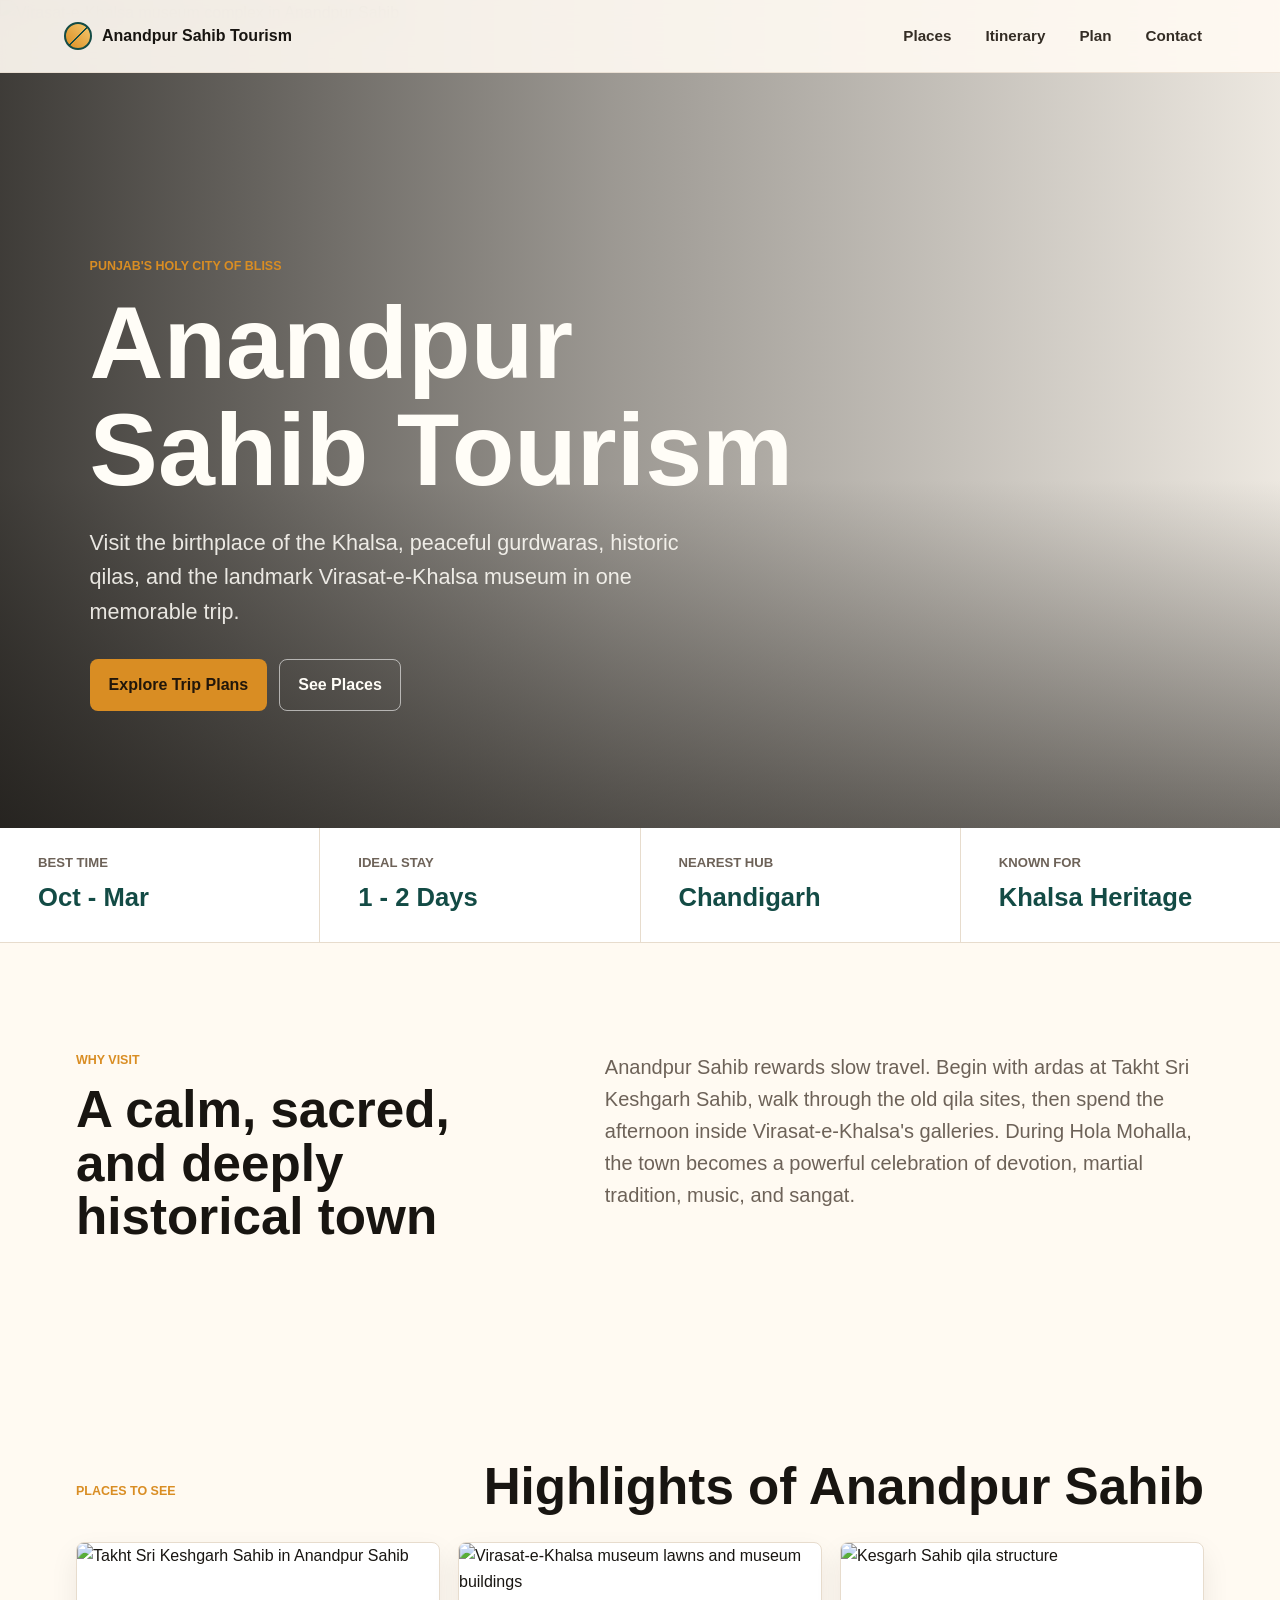
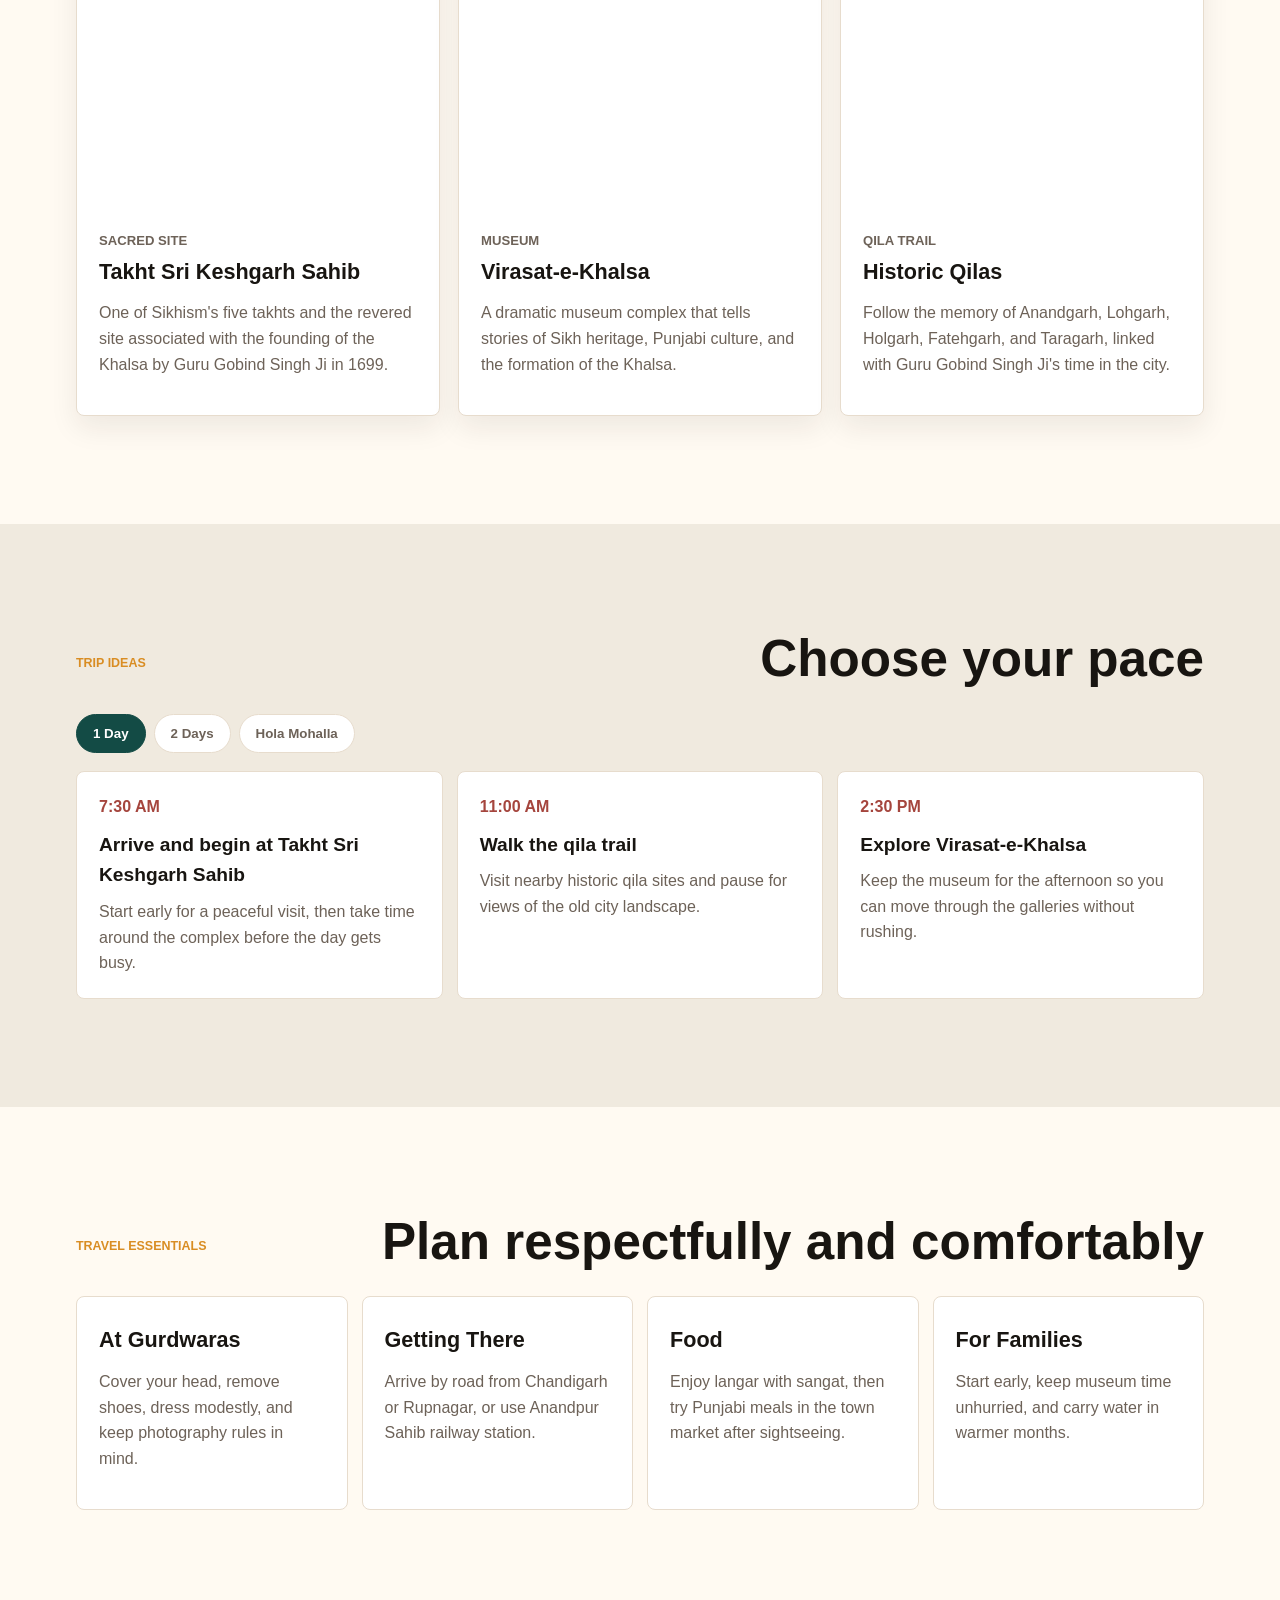
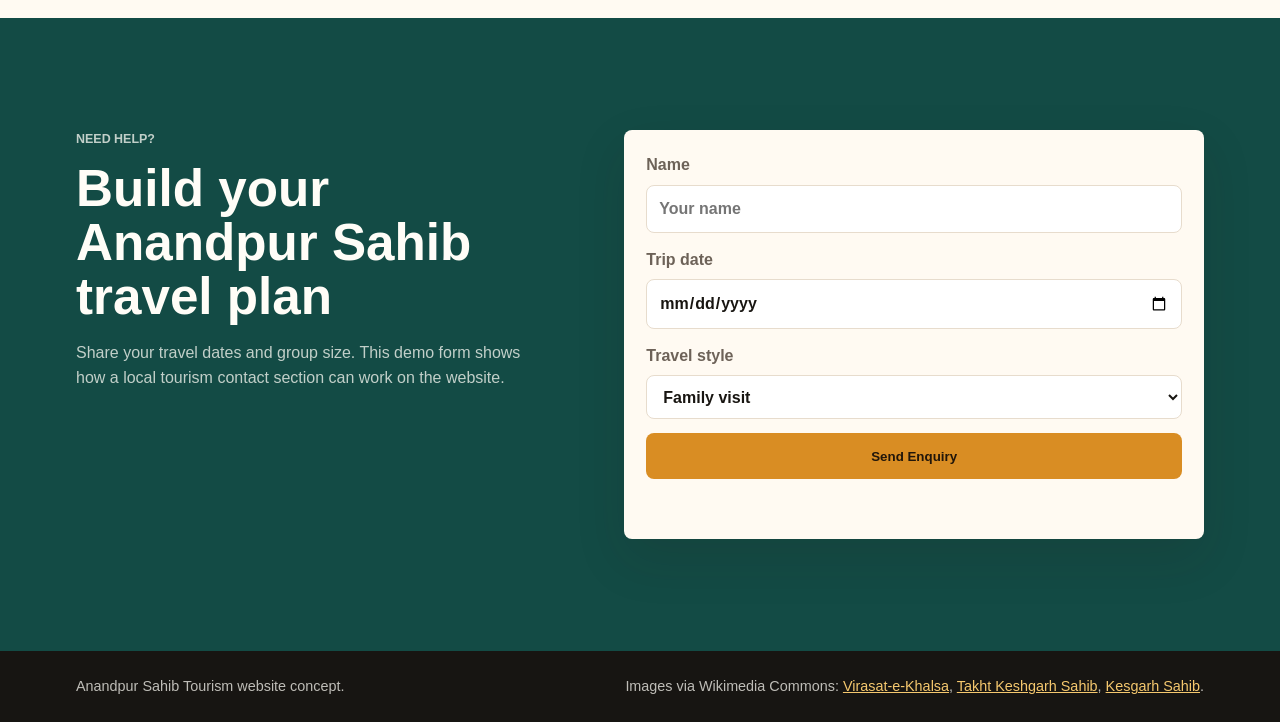
==== index.html @ d7b2eba8 "Create Anandpur Sahib tourism website" ====
<!DOCTYPE html>
<html lang="en">
  <head>
    <meta charset="UTF-8" />
    <meta name="viewport" content="width=device-width, initial-scale=1.0" />
    <title>Anandpur Sahib Tourism</title>
    <link rel="preconnect" href="https://upload.wikimedia.org" />
    <link rel="stylesheet" href="styles.css" />
  </head>
  <body>
    <header class="site-header">
      <a class="brand" href="#home" aria-label="Anandpur Sahib Tourism home">
        <span class="brand-mark" aria-hidden="true"></span>
        <span>Anandpur Sahib Tourism</span>
      </a>
      <button class="nav-toggle" type="button" aria-label="Open navigation" aria-expanded="false">
        <span></span>
        <span></span>
        <span></span>
      </button>
      <nav class="site-nav" aria-label="Main navigation">
        <a href="#places">Places</a>
        <a href="#itinerary">Itinerary</a>
        <a href="#plan">Plan</a>
        <a href="#contact">Contact</a>
      </nav>
    </header>

    <main id="home">
      <section class="hero" aria-label="Anandpur Sahib travel introduction">
        <img
          src="https://upload.wikimedia.org/wikipedia/commons/f/f0/Virasat-e-Khalsa-Roxy.jpg"
          alt="Virasat-e-Khalsa museum complex in Anandpur Sahib"
        />
        <div class="hero-overlay"></div>
        <div class="hero-content">
          <p class="eyebrow">Punjab's holy city of bliss</p>
          <h1>Anandpur Sahib Tourism</h1>
          <p>
            Visit the birthplace of the Khalsa, peaceful gurdwaras, historic qilas,
            and the landmark Virasat-e-Khalsa museum in one memorable trip.
          </p>
          <div class="hero-actions">
            <a class="button primary" href="#itinerary">Explore Trip Plans</a>
            <a class="button ghost" href="#places">See Places</a>
          </div>
        </div>
      </section>

      <section class="quick-facts" aria-label="Quick travel facts">
        <article>
          <span>Best Time</span>
          <strong>Oct - Mar</strong>
        </article>
        <article>
          <span>Ideal Stay</span>
          <strong>1 - 2 Days</strong>
        </article>
        <article>
          <span>Nearest Hub</span>
          <strong>Chandigarh</strong>
        </article>
        <article>
          <span>Known For</span>
          <strong>Khalsa Heritage</strong>
        </article>
      </section>

      <section class="section intro">
        <div>
          <p class="eyebrow">Why visit</p>
          <h2>A calm, sacred, and deeply historical town</h2>
        </div>
        <p>
          Anandpur Sahib rewards slow travel. Begin with ardas at Takht Sri
          Keshgarh Sahib, walk through the old qila sites, then spend the afternoon
          inside Virasat-e-Khalsa's galleries. During Hola Mohalla, the town becomes
          a powerful celebration of devotion, martial tradition, music, and sangat.
        </p>
      </section>

      <section class="section" id="places">
        <div class="section-heading">
          <p class="eyebrow">Places to see</p>
          <h2>Highlights of Anandpur Sahib</h2>
        </div>
        <div class="places-grid">
          <article class="place-card featured">
            <img
              src="https://upload.wikimedia.org/wikipedia/commons/5/5e/Takht_keshgarh_Sahib.jpg"
              alt="Takht Sri Keshgarh Sahib in Anandpur Sahib"
            />
            <div>
              <span class="tag">Sacred Site</span>
              <h3>Takht Sri Keshgarh Sahib</h3>
              <p>
                One of Sikhism's five takhts and the revered site associated with
                the founding of the Khalsa by Guru Gobind Singh Ji in 1699.
              </p>
            </div>
          </article>

          <article class="place-card">
            <img
              src="https://upload.wikimedia.org/wikipedia/commons/f/f0/Virasat-e-Khalsa-Roxy.jpg"
              alt="Virasat-e-Khalsa museum lawns and museum buildings"
            />
            <div>
              <span class="tag">Museum</span>
              <h3>Virasat-e-Khalsa</h3>
              <p>
                A dramatic museum complex that tells stories of Sikh heritage,
                Punjabi culture, and the formation of the Khalsa.
              </p>
            </div>
          </article>

          <article class="place-card">
            <img
              src="https://upload.wikimedia.org/wikipedia/commons/9/9e/Kesgarh_Sahib.jpg"
              alt="Kesgarh Sahib qila structure"
            />
            <div>
              <span class="tag">Qila Trail</span>
              <h3>Historic Qilas</h3>
              <p>
                Follow the memory of Anandgarh, Lohgarh, Holgarh, Fatehgarh, and
                Taragarh, linked with Guru Gobind Singh Ji's time in the city.
              </p>
            </div>
          </article>
        </div>
      </section>

      <section class="section itinerary" id="itinerary">
        <div class="section-heading">
          <p class="eyebrow">Trip ideas</p>
          <h2>Choose your pace</h2>
        </div>
        <div class="tabs" role="tablist" aria-label="Itinerary duration">
          <button class="tab active" type="button" role="tab" aria-selected="true" data-plan="one">1 Day</button>
          <button class="tab" type="button" role="tab" aria-selected="false" data-plan="two">2 Days</button>
          <button class="tab" type="button" role="tab" aria-selected="false" data-plan="festival">Hola Mohalla</button>
        </div>
        <div class="timeline" id="timeline" aria-live="polite"></div>
      </section>

      <section class="section plan" id="plan">
        <div class="section-heading">
          <p class="eyebrow">Travel essentials</p>
          <h2>Plan respectfully and comfortably</h2>
        </div>
        <div class="plan-grid">
          <article>
            <h3>At Gurdwaras</h3>
            <p>Cover your head, remove shoes, dress modestly, and keep photography rules in mind.</p>
          </article>
          <article>
            <h3>Getting There</h3>
            <p>Arrive by road from Chandigarh or Rupnagar, or use Anandpur Sahib railway station.</p>
          </article>
          <article>
            <h3>Food</h3>
            <p>Enjoy langar with sangat, then try Punjabi meals in the town market after sightseeing.</p>
          </article>
          <article>
            <h3>For Families</h3>
            <p>Start early, keep museum time unhurried, and carry water in warmer months.</p>
          </article>
        </div>
      </section>

      <section class="contact-band" id="contact">
        <div>
          <p class="eyebrow">Need help?</p>
          <h2>Build your Anandpur Sahib travel plan</h2>
          <p>
            Share your travel dates and group size. This demo form shows how a local
            tourism contact section can work on the website.
          </p>
        </div>
        <form class="contact-form">
          <label>
            Name
            <input type="text" name="name" placeholder="Your name" required />
          </label>
          <label>
            Trip date
            <input type="date" name="date" required />
          </label>
          <label>
            Travel style
            <select name="style">
              <option>Family visit</option>
              <option>Pilgrimage</option>
              <option>Heritage tour</option>
              <option>Festival trip</option>
            </select>
          </label>
          <button class="button primary" type="submit">Send Enquiry</button>
          <p class="form-note" role="status"></p>
        </form>
      </section>
    </main>

    <footer class="site-footer">
      <p>Anandpur Sahib Tourism website concept.</p>
      <p>
        Images via Wikimedia Commons:
        <a href="https://commons.wikimedia.org/wiki/File:Virasat-e-Khalsa-Roxy.jpg">Virasat-e-Khalsa</a>,
        <a href="https://commons.wikimedia.org/wiki/File:Takht_keshgarh_Sahib.jpg">Takht Keshgarh Sahib</a>,
        <a href="https://commons.wikimedia.org/wiki/File:Kesgarh_Sahib.jpg">Kesgarh Sahib</a>.
      </p>
    </footer>

    <script src="script.js"></script>
  </body>
</html>
---- styles.css ----
:root {
  --ink: #181511;
  --muted: #6d6258;
  --paper: #fffaf2;
  --surface: #ffffff;
  --line: #e7dccd;
  --saffron: #d98d23;
  --deep: #134b45;
  --blue: #315b7d;
  --rose: #a5453d;
  --shadow: 0 20px 50px rgba(38, 31, 20, 0.14);
}

* {
  box-sizing: border-box;
}

html {
  scroll-behavior: smooth;
}

body {
  margin: 0;
  background: var(--paper);
  color: var(--ink);
  font-family: Arial, Helvetica, sans-serif;
  line-height: 1.6;
}

img {
  display: block;
  width: 100%;
}

a {
  color: inherit;
}

.site-header {
  position: fixed;
  top: 0;
  left: 0;
  right: 0;
  z-index: 20;
  display: flex;
  align-items: center;
  justify-content: space-between;
  gap: 24px;
  min-height: 72px;
  padding: 14px clamp(18px, 5vw, 64px);
  background: rgba(255, 250, 242, 0.92);
  border-bottom: 1px solid rgba(231, 220, 205, 0.78);
  backdrop-filter: blur(14px);
}

.brand,
.site-nav,
.hero-actions,
.tabs {
  display: flex;
  align-items: center;
}

.brand {
  gap: 10px;
  font-weight: 800;
  text-decoration: none;
}

.brand-mark {
  width: 28px;
  height: 28px;
  border-radius: 50%;
  background:
    linear-gradient(135deg, transparent 48%, var(--deep) 49% 53%, transparent 54%),
    linear-gradient(45deg, var(--saffron), #f5c86e);
  border: 2px solid var(--deep);
}

.site-nav {
  gap: 6px;
}

.site-nav a {
  border-radius: 999px;
  padding: 10px 14px;
  color: #342d25;
  font-size: 0.95rem;
  font-weight: 700;
  text-decoration: none;
}

.site-nav a:hover {
  background: #f1e5d4;
}

.nav-toggle {
  display: none;
  width: 42px;
  height: 42px;
  border: 1px solid var(--line);
  border-radius: 8px;
  background: var(--surface);
}

.nav-toggle span {
  display: block;
  width: 18px;
  height: 2px;
  margin: 4px auto;
  background: var(--ink);
}

.hero {
  position: relative;
  min-height: 92vh;
  display: grid;
  align-items: end;
  overflow: hidden;
  isolation: isolate;
}

.hero img {
  position: absolute;
  inset: 0;
  z-index: -2;
  height: 100%;
  object-fit: cover;
}

.hero-overlay {
  position: absolute;
  inset: 0;
  z-index: -1;
  background:
    linear-gradient(90deg, rgba(20, 18, 15, 0.82), rgba(20, 18, 15, 0.42) 48%, rgba(20, 18, 15, 0.08)),
    linear-gradient(0deg, rgba(24, 21, 17, 0.58), transparent 42%);
}

.hero-content {
  width: min(760px, calc(100% - 36px));
  margin: 0 0 13vh clamp(18px, 7vw, 92px);
  color: #fffdf7;
}

.eyebrow {
  margin: 0 0 12px;
  color: var(--saffron);
  font-size: 0.78rem;
  font-weight: 900;
  letter-spacing: 0;
  text-transform: uppercase;
}

.hero h1,
.section h2,
.contact-band h2 {
  margin: 0;
  line-height: 1.05;
}

.hero h1 {
  max-width: 720px;
  font-size: clamp(3rem, 8vw, 6.7rem);
}

.hero p:not(.eyebrow) {
  max-width: 620px;
  margin: 22px 0 0;
  color: rgba(255, 253, 247, 0.88);
  font-size: clamp(1.05rem, 2vw, 1.35rem);
}

.hero-actions {
  flex-wrap: wrap;
  gap: 12px;
  margin-top: 30px;
}

.button {
  display: inline-flex;
  align-items: center;
  justify-content: center;
  min-height: 46px;
  border: 1px solid transparent;
  border-radius: 8px;
  padding: 12px 18px;
  font-weight: 800;
  text-decoration: none;
  cursor: pointer;
}

.button.primary {
  background: var(--saffron);
  color: #21160a;
}

.button.ghost {
  border-color: rgba(255, 255, 255, 0.58);
  color: #fffdf7;
}

.quick-facts {
  display: grid;
  grid-template-columns: repeat(4, 1fr);
  gap: 1px;
  background: var(--line);
  border-bottom: 1px solid var(--line);
}

.quick-facts article {
  min-height: 104px;
  padding: 24px clamp(18px, 4vw, 38px);
  background: var(--surface);
}

.quick-facts span,
.tag {
  display: block;
  color: var(--muted);
  font-size: 0.82rem;
  font-weight: 800;
  text-transform: uppercase;
}

.quick-facts strong {
  display: block;
  margin-top: 4px;
  color: var(--deep);
  font-size: clamp(1.2rem, 2vw, 1.65rem);
}

.section {
  padding: clamp(64px, 9vw, 108px) clamp(18px, 6vw, 76px);
}

.intro {
  display: grid;
  grid-template-columns: minmax(220px, 0.86fr) minmax(280px, 1.14fr);
  gap: clamp(28px, 6vw, 84px);
  align-items: start;
}

.section h2,
.contact-band h2 {
  font-size: clamp(2rem, 4vw, 4rem);
}

.intro > p {
  margin: 0;
  color: var(--muted);
  font-size: clamp(1.05rem, 1.7vw, 1.25rem);
}

.section-heading {
  display: flex;
  align-items: end;
  justify-content: space-between;
  gap: 28px;
  margin-bottom: 28px;
}

.places-grid {
  display: grid;
  grid-template-columns: repeat(3, minmax(0, 1fr));
  gap: 18px;
}

.place-card {
  overflow: hidden;
  background: var(--surface);
  border: 1px solid var(--line);
  border-radius: 8px;
  box-shadow: 0 12px 28px rgba(38, 31, 20, 0.08);
}

.place-card.featured {
  grid-column: span 1;
}

.place-card img {
  height: 265px;
  object-fit: cover;
}

.place-card div {
  padding: 22px;
}

.place-card h3,
.plan-grid h3 {
  margin: 8px 0 8px;
  font-size: 1.35rem;
  line-height: 1.18;
}

.place-card p,
.plan-grid p,
.contact-band p,
.site-footer {
  color: var(--muted);
}

.itinerary {
  background: #f0eadf;
}

.tabs {
  gap: 8px;
  margin-bottom: 18px;
  overflow-x: auto;
}

.tab {
  min-width: max-content;
  border: 1px solid var(--line);
  border-radius: 999px;
  padding: 11px 16px;
  background: var(--surface);
  color: var(--muted);
  font-weight: 800;
  cursor: pointer;
}

.tab.active {
  background: var(--deep);
  color: #fff;
  border-color: var(--deep);
}

.timeline {
  display: grid;
  grid-template-columns: repeat(3, minmax(0, 1fr));
  gap: 14px;
}

.timeline article,
.plan-grid article {
  min-height: 180px;
  border: 1px solid var(--line);
  border-radius: 8px;
  padding: 22px;
  background: var(--surface);
}

.timeline time {
  color: var(--rose);
  font-weight: 900;
}

.timeline h3 {
  margin: 10px 0 8px;
  font-size: 1.2rem;
}

.timeline p {
  margin: 0;
  color: var(--muted);
}

.plan-grid {
  display: grid;
  grid-template-columns: repeat(4, minmax(0, 1fr));
  gap: 14px;
}

.contact-band {
  display: grid;
  grid-template-columns: minmax(280px, 0.9fr) minmax(280px, 1.1fr);
  gap: clamp(24px, 6vw, 74px);
  padding: clamp(64px, 9vw, 112px) clamp(18px, 6vw, 76px);
  background: var(--deep);
  color: #fffdf7;
}

.contact-band p {
  max-width: 590px;
  color: rgba(255, 253, 247, 0.74);
}

.contact-form {
  display: grid;
  gap: 14px;
  align-self: start;
  padding: 22px;
  background: #fffaf2;
  color: var(--ink);
  border-radius: 8px;
  box-shadow: var(--shadow);
}

.contact-form label {
  display: grid;
  gap: 7px;
  color: var(--muted);
  font-weight: 800;
}

.contact-form input,
.contact-form select {
  width: 100%;
  min-height: 44px;
  border: 1px solid var(--line);
  border-radius: 8px;
  padding: 10px 12px;
  background: #fff;
  color: var(--ink);
  font: inherit;
}

.form-note {
  min-height: 24px;
  margin: 0;
  color: var(--deep);
  font-weight: 800;
}

.site-footer {
  display: flex;
  flex-wrap: wrap;
  justify-content: space-between;
  gap: 12px 24px;
  padding: 24px clamp(18px, 6vw, 76px);
  background: #171512;
  color: rgba(255, 253, 247, 0.72);
  font-size: 0.9rem;
}

.site-footer p {
  margin: 0;
}

.site-footer a {
  color: #f5c86e;
}

@media (max-width: 920px) {
  .quick-facts,
  .places-grid,
  .timeline,
  .plan-grid {
    grid-template-columns: repeat(2, minmax(0, 1fr));
  }

  .intro,
  .contact-band {
    grid-template-columns: 1fr;
  }
}

@media (max-width: 720px) {
  .nav-toggle {
    display: block;
  }

  .site-nav {
    position: absolute;
    top: calc(100% + 1px);
    left: 12px;
    right: 12px;
    display: none;
    flex-direction: column;
    align-items: stretch;
    padding: 10px;
    background: var(--surface);
    border: 1px solid var(--line);
    border-radius: 8px;
    box-shadow: var(--shadow);
  }

  .site-nav.open {
    display: flex;
  }

  .site-nav a {
    border-radius: 8px;
  }

  .hero {
    min-height: 88vh;
  }

  .hero-content {
    margin-bottom: 9vh;
  }

  .quick-facts,
  .places-grid,
  .timeline,
  .plan-grid {
    grid-template-columns: 1fr;
  }

  .section-heading {
    display: block;
  }

  .place-card img {
    height: 230px;
  }
}
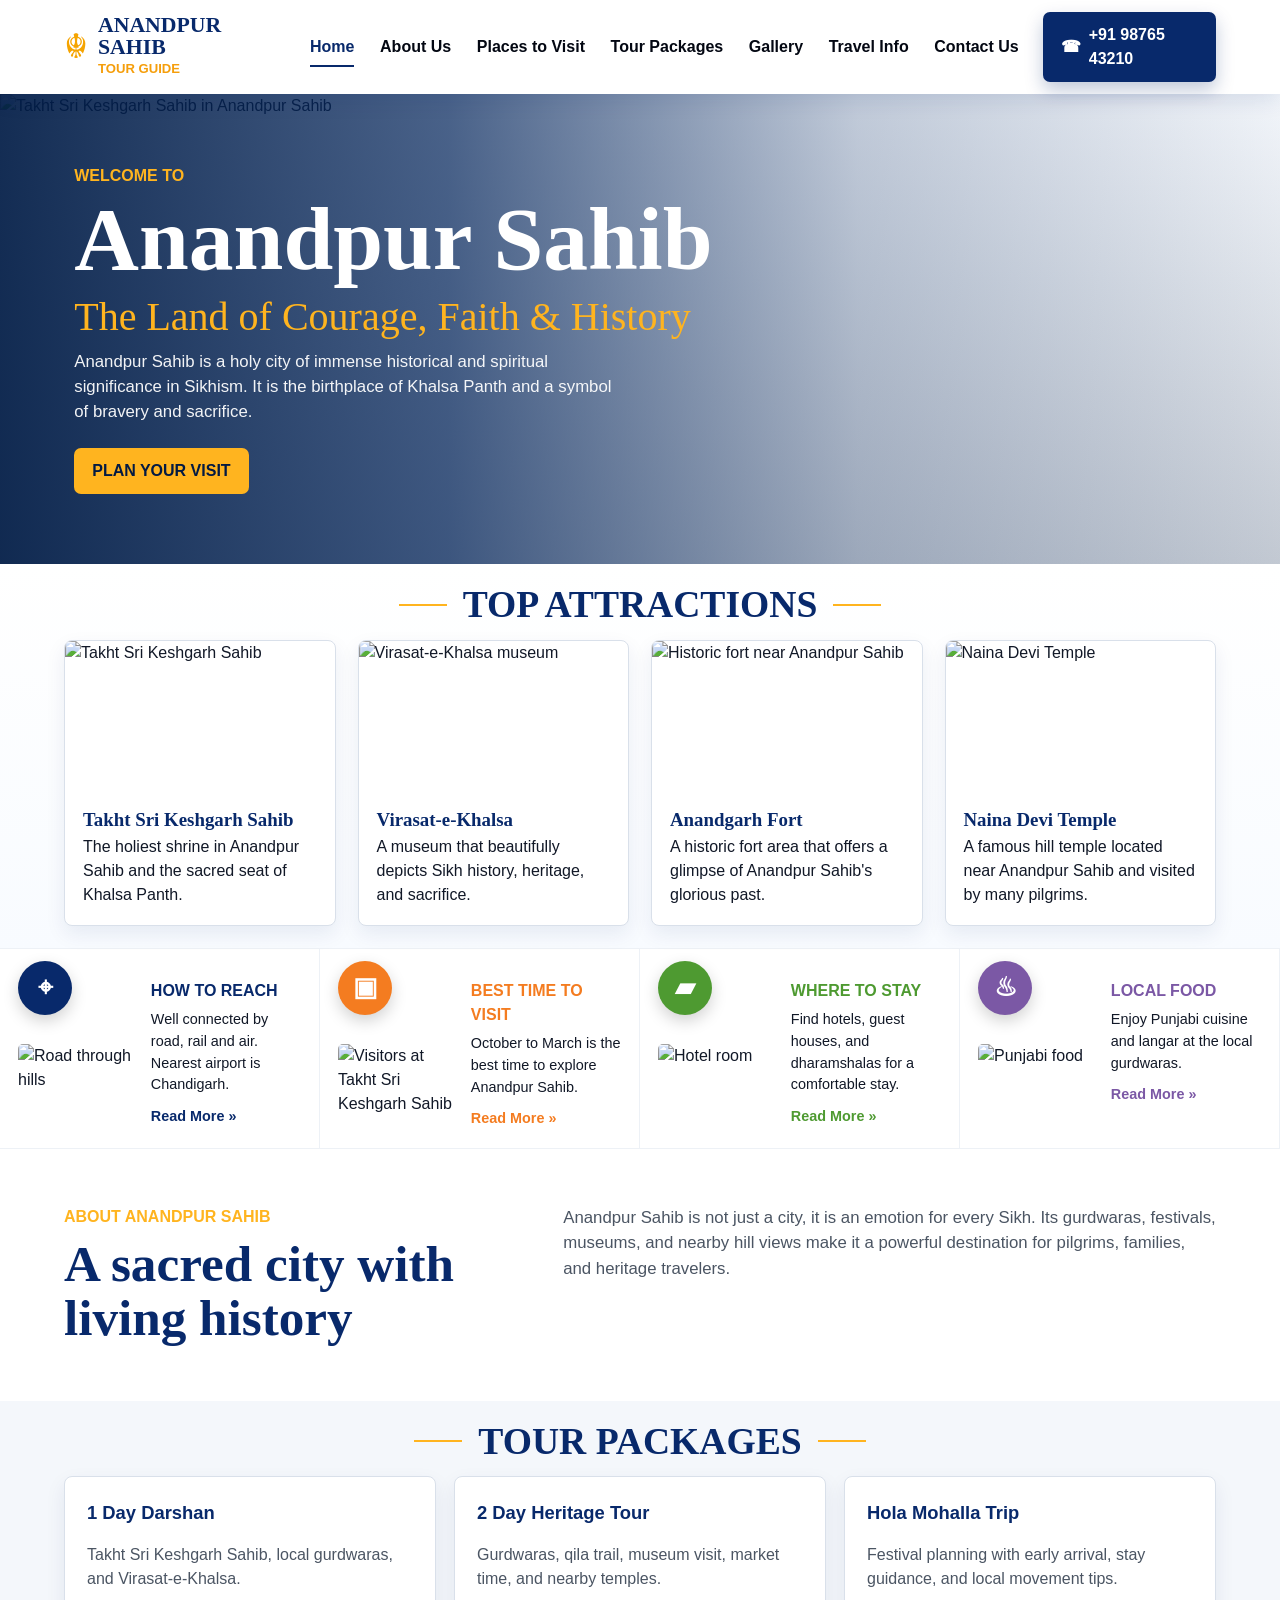
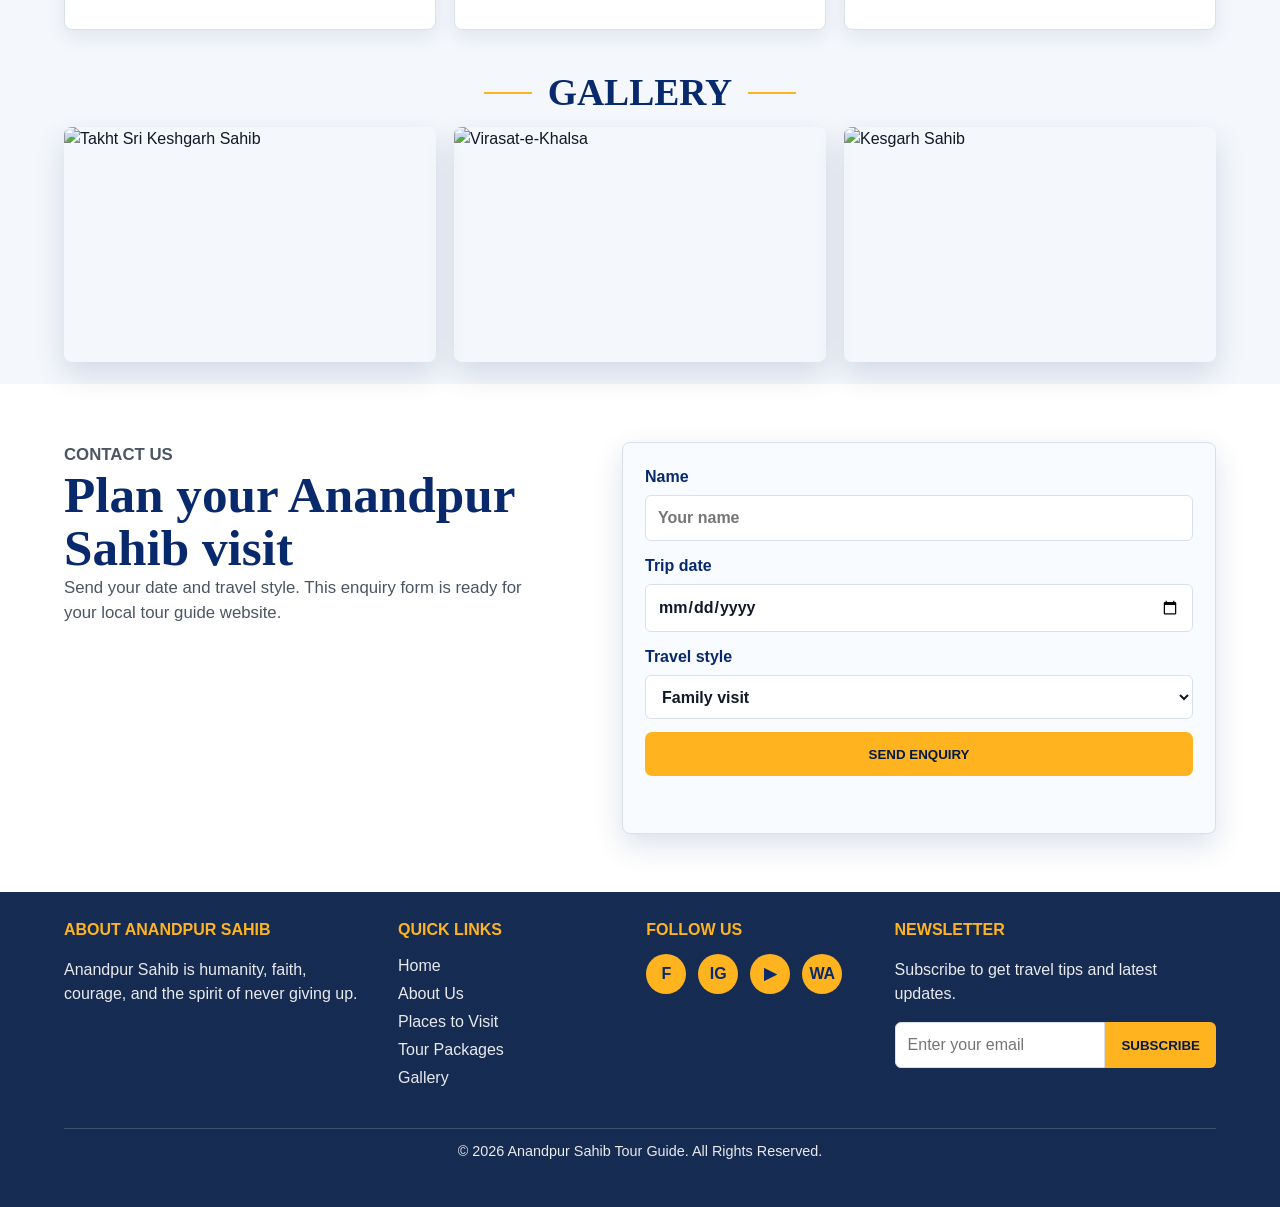
==== commit 2cac4c8a: "Redesign tourism homepage to match tour guide reference" ====
--- a/index.html
+++ b/index.html
@@ -3,181 +3,219 @@
   <head>
     <meta charset="UTF-8" />
     <meta name="viewport" content="width=device-width, initial-scale=1.0" />
-    <title>Anandpur Sahib Tourism</title>
+    <title>Anandpur Sahib Tour Guide</title>
     <link rel="preconnect" href="https://upload.wikimedia.org" />
     <link rel="stylesheet" href="styles.css" />
   </head>
   <body>
     <header class="site-header">
-      <a class="brand" href="#home" aria-label="Anandpur Sahib Tourism home">
-        <span class="brand-mark" aria-hidden="true"></span>
-        <span>Anandpur Sahib Tourism</span>
+      <a class="brand" href="#home" aria-label="Anandpur Sahib Tour Guide home">
+        <span class="brand-icon" aria-hidden="true">☬</span>
+        <span>
+          <strong>Anandpur Sahib</strong>
+          <small>Tour Guide</small>
+        </span>
       </a>
+
       <button class="nav-toggle" type="button" aria-label="Open navigation" aria-expanded="false">
         <span></span>
         <span></span>
         <span></span>
       </button>
+
       <nav class="site-nav" aria-label="Main navigation">
-        <a href="#places">Places</a>
-        <a href="#itinerary">Itinerary</a>
-        <a href="#plan">Plan</a>
-        <a href="#contact">Contact</a>
+        <a class="active" href="#home">Home</a>
+        <a href="#about">About Us</a>
+        <a href="#places">Places to Visit</a>
+        <a href="#packages">Tour Packages</a>
+        <a href="#gallery">Gallery</a>
+        <a href="#travel">Travel Info</a>
+        <a href="#contact">Contact Us</a>
       </nav>
+
+      <a class="phone-button" href="tel:+919876543210">+91 98765 43210</a>
     </header>
 
     <main id="home">
-      <section class="hero" aria-label="Anandpur Sahib travel introduction">
+      <section class="hero" aria-label="Anandpur Sahib welcome">
         <img
-          src="https://upload.wikimedia.org/wikipedia/commons/f/f0/Virasat-e-Khalsa-Roxy.jpg"
-          alt="Virasat-e-Khalsa museum complex in Anandpur Sahib"
+          src="https://upload.wikimedia.org/wikipedia/commons/5/5e/Takht_keshgarh_Sahib.jpg"
+          alt="Takht Sri Keshgarh Sahib in Anandpur Sahib"
         />
-        <div class="hero-overlay"></div>
+        <div class="hero-shade"></div>
         <div class="hero-content">
-          <p class="eyebrow">Punjab's holy city of bliss</p>
-          <h1>Anandpur Sahib Tourism</h1>
-          <p>
-            Visit the birthplace of the Khalsa, peaceful gurdwaras, historic qilas,
-            and the landmark Virasat-e-Khalsa museum in one memorable trip.
+          <p class="welcome">Welcome To</p>
+          <h1>Anandpur Sahib</h1>
+          <p class="tagline">The Land of Courage, Faith &amp; History</p>
+          <p class="hero-copy">
+            Anandpur Sahib is a holy city of immense historical and spiritual
+            significance in Sikhism. It is the birthplace of Khalsa Panth and a
+            symbol of bravery and sacrifice.
           </p>
-          <div class="hero-actions">
-            <a class="button primary" href="#itinerary">Explore Trip Plans</a>
-            <a class="button ghost" href="#places">See Places</a>
-          </div>
-        </div>
-      </section>
-
-      <section class="quick-facts" aria-label="Quick travel facts">
-        <article>
-          <span>Best Time</span>
-          <strong>Oct - Mar</strong>
-        </article>
-        <article>
-          <span>Ideal Stay</span>
-          <strong>1 - 2 Days</strong>
-        </article>
-        <article>
-          <span>Nearest Hub</span>
-          <strong>Chandigarh</strong>
-        </article>
-        <article>
-          <span>Known For</span>
-          <strong>Khalsa Heritage</strong>
-        </article>
-      </section>
-
-      <section class="section intro">
+          <a class="button primary" href="#contact">Plan Your Visit</a>
+        </div>
+      </section>
+
+      <section class="attractions section" id="places">
+        <div class="section-title">
+          <span></span>
+          <h2>Top Attractions</h2>
+          <span></span>
+        </div>
+
+        <div class="attraction-grid">
+          <article class="attraction-card">
+            <img
+              src="https://upload.wikimedia.org/wikipedia/commons/5/5e/Takht_keshgarh_Sahib.jpg"
+              alt="Takht Sri Keshgarh Sahib"
+            />
+            <div>
+              <h3>Takht Sri Keshgarh Sahib</h3>
+              <p>The holiest shrine in Anandpur Sahib and the sacred seat of Khalsa Panth.</p>
+            </div>
+          </article>
+
+          <article class="attraction-card">
+            <img
+              src="https://upload.wikimedia.org/wikipedia/commons/f/f0/Virasat-e-Khalsa-Roxy.jpg"
+              alt="Virasat-e-Khalsa museum"
+            />
+            <div>
+              <h3>Virasat-e-Khalsa</h3>
+              <p>A museum that beautifully depicts Sikh history, heritage, and sacrifice.</p>
+            </div>
+          </article>
+
+          <article class="attraction-card">
+            <img
+              src="https://upload.wikimedia.org/wikipedia/commons/9/9e/Kesgarh_Sahib.jpg"
+              alt="Historic fort near Anandpur Sahib"
+            />
+            <div>
+              <h3>Anandgarh Fort</h3>
+              <p>A historic fort area that offers a glimpse of Anandpur Sahib's glorious past.</p>
+            </div>
+          </article>
+
+          <article class="attraction-card">
+            <img
+              src="https://upload.wikimedia.org/wikipedia/commons/9/9e/Kesgarh_Sahib.jpg"
+              alt="Naina Devi Temple"
+            />
+            <div>
+              <h3>Naina Devi Temple</h3>
+              <p>A famous hill temple located near Anandpur Sahib and visited by many pilgrims.</p>
+            </div>
+          </article>
+        </div>
+      </section>
+
+      <section class="info-strip" id="travel" aria-label="Travel information">
+        <article class="info-card blue">
+          <div class="info-icon" aria-hidden="true">⌖</div>
+          <img
+            src="https://images.unsplash.com/photo-1500530855697-b586d89ba3ee?auto=format&fit=crop&w=500&q=80"
+            alt="Road through hills"
+          />
+          <div>
+            <h3>How To Reach</h3>
+            <p>Well connected by road, rail and air. Nearest airport is Chandigarh.</p>
+            <a href="#contact">Read More »</a>
+          </div>
+        </article>
+
+        <article class="info-card orange">
+          <div class="info-icon" aria-hidden="true">▣</div>
+          <img
+            src="https://upload.wikimedia.org/wikipedia/commons/5/5e/Takht_keshgarh_Sahib.jpg"
+            alt="Visitors at Takht Sri Keshgarh Sahib"
+          />
+          <div>
+            <h3>Best Time To Visit</h3>
+            <p>October to March is the best time to explore Anandpur Sahib.</p>
+            <a href="#contact">Read More »</a>
+          </div>
+        </article>
+
+        <article class="info-card green">
+          <div class="info-icon" aria-hidden="true">▰</div>
+          <img
+            src="https://images.unsplash.com/photo-1566073771259-6a8506099945?auto=format&fit=crop&w=500&q=80"
+            alt="Hotel room"
+          />
+          <div>
+            <h3>Where To Stay</h3>
+            <p>Find hotels, guest houses, and dharamshalas for a comfortable stay.</p>
+            <a href="#contact">Read More »</a>
+          </div>
+        </article>
+
+        <article class="info-card purple">
+          <div class="info-icon" aria-hidden="true">♨</div>
+          <img
+            src="https://images.unsplash.com/photo-1601050690597-df0568f70950?auto=format&fit=crop&w=500&q=80"
+            alt="Punjabi food"
+          />
+          <div>
+            <h3>Local Food</h3>
+            <p>Enjoy Punjabi cuisine and langar at the local gurdwaras.</p>
+            <a href="#contact">Read More »</a>
+          </div>
+        </article>
+      </section>
+
+      <section class="section about" id="about">
         <div>
-          <p class="eyebrow">Why visit</p>
-          <h2>A calm, sacred, and deeply historical town</h2>
+          <p class="kicker">About Anandpur Sahib</p>
+          <h2>A sacred city with living history</h2>
         </div>
         <p>
-          Anandpur Sahib rewards slow travel. Begin with ardas at Takht Sri
-          Keshgarh Sahib, walk through the old qila sites, then spend the afternoon
-          inside Virasat-e-Khalsa's galleries. During Hola Mohalla, the town becomes
-          a powerful celebration of devotion, martial tradition, music, and sangat.
+          Anandpur Sahib is not just a city, it is an emotion for every Sikh.
+          Its gurdwaras, festivals, museums, and nearby hill views make it a
+          powerful destination for pilgrims, families, and heritage travelers.
         </p>
       </section>
 
-      <section class="section" id="places">
-        <div class="section-heading">
-          <p class="eyebrow">Places to see</p>
-          <h2>Highlights of Anandpur Sahib</h2>
-        </div>
-        <div class="places-grid">
-          <article class="place-card featured">
-            <img
-              src="https://upload.wikimedia.org/wikipedia/commons/5/5e/Takht_keshgarh_Sahib.jpg"
-              alt="Takht Sri Keshgarh Sahib in Anandpur Sahib"
-            />
-            <div>
-              <span class="tag">Sacred Site</span>
-              <h3>Takht Sri Keshgarh Sahib</h3>
-              <p>
-                One of Sikhism's five takhts and the revered site associated with
-                the founding of the Khalsa by Guru Gobind Singh Ji in 1699.
-              </p>
-            </div>
-          </article>
-
-          <article class="place-card">
-            <img
-              src="https://upload.wikimedia.org/wikipedia/commons/f/f0/Virasat-e-Khalsa-Roxy.jpg"
-              alt="Virasat-e-Khalsa museum lawns and museum buildings"
-            />
-            <div>
-              <span class="tag">Museum</span>
-              <h3>Virasat-e-Khalsa</h3>
-              <p>
-                A dramatic museum complex that tells stories of Sikh heritage,
-                Punjabi culture, and the formation of the Khalsa.
-              </p>
-            </div>
-          </article>
-
-          <article class="place-card">
-            <img
-              src="https://upload.wikimedia.org/wikipedia/commons/9/9e/Kesgarh_Sahib.jpg"
-              alt="Kesgarh Sahib qila structure"
-            />
-            <div>
-              <span class="tag">Qila Trail</span>
-              <h3>Historic Qilas</h3>
-              <p>
-                Follow the memory of Anandgarh, Lohgarh, Holgarh, Fatehgarh, and
-                Taragarh, linked with Guru Gobind Singh Ji's time in the city.
-              </p>
-            </div>
-          </article>
-        </div>
-      </section>
-
-      <section class="section itinerary" id="itinerary">
-        <div class="section-heading">
-          <p class="eyebrow">Trip ideas</p>
-          <h2>Choose your pace</h2>
-        </div>
-        <div class="tabs" role="tablist" aria-label="Itinerary duration">
-          <button class="tab active" type="button" role="tab" aria-selected="true" data-plan="one">1 Day</button>
-          <button class="tab" type="button" role="tab" aria-selected="false" data-plan="two">2 Days</button>
-          <button class="tab" type="button" role="tab" aria-selected="false" data-plan="festival">Hola Mohalla</button>
-        </div>
-        <div class="timeline" id="timeline" aria-live="polite"></div>
-      </section>
-
-      <section class="section plan" id="plan">
-        <div class="section-heading">
-          <p class="eyebrow">Travel essentials</p>
-          <h2>Plan respectfully and comfortably</h2>
-        </div>
-        <div class="plan-grid">
+      <section class="section packages" id="packages">
+        <div class="section-title">
+          <span></span>
+          <h2>Tour Packages</h2>
+          <span></span>
+        </div>
+        <div class="package-grid">
           <article>
-            <h3>At Gurdwaras</h3>
-            <p>Cover your head, remove shoes, dress modestly, and keep photography rules in mind.</p>
+            <strong>1 Day Darshan</strong>
+            <p>Takht Sri Keshgarh Sahib, local gurdwaras, and Virasat-e-Khalsa.</p>
           </article>
           <article>
-            <h3>Getting There</h3>
-            <p>Arrive by road from Chandigarh or Rupnagar, or use Anandpur Sahib railway station.</p>
+            <strong>2 Day Heritage Tour</strong>
+            <p>Gurdwaras, qila trail, museum visit, market time, and nearby temples.</p>
           </article>
           <article>
-            <h3>Food</h3>
-            <p>Enjoy langar with sangat, then try Punjabi meals in the town market after sightseeing.</p>
-          </article>
-          <article>
-            <h3>For Families</h3>
-            <p>Start early, keep museum time unhurried, and carry water in warmer months.</p>
-          </article>
-        </div>
-      </section>
-
-      <section class="contact-band" id="contact">
+            <strong>Hola Mohalla Trip</strong>
+            <p>Festival planning with early arrival, stay guidance, and local movement tips.</p>
+          </article>
+        </div>
+      </section>
+
+      <section class="section gallery" id="gallery">
+        <div class="section-title">
+          <span></span>
+          <h2>Gallery</h2>
+          <span></span>
+        </div>
+        <div class="gallery-grid">
+          <img src="https://upload.wikimedia.org/wikipedia/commons/5/5e/Takht_keshgarh_Sahib.jpg" alt="Takht Sri Keshgarh Sahib" />
+          <img src="https://upload.wikimedia.org/wikipedia/commons/f/f0/Virasat-e-Khalsa-Roxy.jpg" alt="Virasat-e-Khalsa" />
+          <img src="https://upload.wikimedia.org/wikipedia/commons/9/9e/Kesgarh_Sahib.jpg" alt="Kesgarh Sahib" />
+        </div>
+      </section>
+
+      <section class="contact-panel" id="contact">
         <div>
-          <p class="eyebrow">Need help?</p>
-          <h2>Build your Anandpur Sahib travel plan</h2>
-          <p>
-            Share your travel dates and group size. This demo form shows how a local
-            tourism contact section can work on the website.
-          </p>
+          <p class="kicker">Contact Us</p>
+          <h2>Plan your Anandpur Sahib visit</h2>
+          <p>Send your date and travel style. This enquiry form is ready for your local tour guide website.</p>
         </div>
         <form class="contact-form">
           <label>
@@ -204,13 +242,38 @@
     </main>
 
     <footer class="site-footer">
-      <p>Anandpur Sahib Tourism website concept.</p>
-      <p>
-        Images via Wikimedia Commons:
-        <a href="https://commons.wikimedia.org/wiki/File:Virasat-e-Khalsa-Roxy.jpg">Virasat-e-Khalsa</a>,
-        <a href="https://commons.wikimedia.org/wiki/File:Takht_keshgarh_Sahib.jpg">Takht Keshgarh Sahib</a>,
-        <a href="https://commons.wikimedia.org/wiki/File:Kesgarh_Sahib.jpg">Kesgarh Sahib</a>.
-      </p>
+      <div>
+        <h3>About Anandpur Sahib</h3>
+        <p>
+          Anandpur Sahib is humanity, faith, courage, and the spirit of never giving up.
+        </p>
+      </div>
+      <div>
+        <h3>Quick Links</h3>
+        <a href="#home">Home</a>
+        <a href="#about">About Us</a>
+        <a href="#places">Places to Visit</a>
+        <a href="#packages">Tour Packages</a>
+        <a href="#gallery">Gallery</a>
+      </div>
+      <div>
+        <h3>Follow Us</h3>
+        <div class="socials" aria-label="Social links">
+          <a href="#contact">f</a>
+          <a href="#contact">ig</a>
+          <a href="#contact">▶</a>
+          <a href="#contact">wa</a>
+        </div>
+      </div>
+      <div>
+        <h3>Newsletter</h3>
+        <p>Subscribe to get travel tips and latest updates.</p>
+        <form class="newsletter">
+          <input type="email" placeholder="Enter your email" aria-label="Email address" />
+          <button type="submit">Subscribe</button>
+        </form>
+      </div>
+      <p class="copyright">© 2026 Anandpur Sahib Tour Guide. All Rights Reserved.</p>
     </footer>
 
     <script src="script.js"></script>
--- a/styles.css
+++ b/styles.css
@@ -1,14 +1,16 @@
 :root {
-  --ink: #181511;
-  --muted: #6d6258;
-  --paper: #fffaf2;
-  --surface: #ffffff;
-  --line: #e7dccd;
-  --saffron: #d98d23;
-  --deep: #134b45;
-  --blue: #315b7d;
-  --rose: #a5453d;
-  --shadow: 0 20px 50px rgba(38, 31, 20, 0.14);
+  --navy: #08296b;
+  --navy-dark: #031a43;
+  --gold: #ffb41f;
+  --orange: #f47c20;
+  --green: #4e9a31;
+  --purple: #7b58a5;
+  --ink: #111827;
+  --muted: #4b5563;
+  --line: #d9e0ea;
+  --soft: #f6f9fd;
+  --white: #ffffff;
+  --shadow: 0 12px 30px rgba(8, 41, 107, 0.14);
 }
 
 * {
@@ -21,10 +23,10 @@
 
 body {
   margin: 0;
-  background: var(--paper);
+  background: var(--soft);
   color: var(--ink);
   font-family: Arial, Helvetica, sans-serif;
-  line-height: 1.6;
+  line-height: 1.5;
 }
 
 img {
@@ -37,61 +39,110 @@
 }
 
 .site-header {
-  position: fixed;
+  position: sticky;
   top: 0;
+  z-index: 30;
+  display: grid;
+  grid-template-columns: auto 1fr auto;
+  align-items: center;
+  gap: 24px;
+  min-height: 76px;
+  padding: 12px clamp(18px, 5vw, 82px);
+  background: var(--white);
+  box-shadow: 0 4px 22px rgba(8, 41, 107, 0.12);
+}
+
+.brand {
+  display: inline-flex;
+  align-items: center;
+  gap: 10px;
+  color: var(--navy);
+  text-decoration: none;
+  text-transform: uppercase;
+}
+
+.brand-icon {
+  color: #f5a400;
+  font-size: 2.1rem;
+  line-height: 1;
+}
+
+.brand strong {
+  display: block;
+  font-family: Georgia, "Times New Roman", serif;
+  font-size: clamp(1.15rem, 1.7vw, 1.5rem);
+  line-height: 1;
+}
+
+.brand small {
+  display: block;
+  color: #f59e0b;
+  font-size: 0.82rem;
+  font-weight: 800;
+  letter-spacing: 0;
+}
+
+.site-nav {
+  display: flex;
+  align-items: center;
+  justify-content: center;
+  gap: clamp(10px, 2vw, 28px);
+}
+
+.site-nav a {
+  position: relative;
+  padding: 8px 0;
+  color: #030712;
+  font-weight: 700;
+  text-decoration: none;
+  white-space: nowrap;
+}
+
+.site-nav a::after {
+  position: absolute;
   left: 0;
   right: 0;
-  z-index: 20;
-  display: flex;
+  bottom: 0;
+  height: 2px;
+  background: transparent;
+  content: "";
+}
+
+.site-nav a:hover,
+.site-nav a.active {
+  color: var(--navy);
+}
+
+.site-nav a:hover::after,
+.site-nav a.active::after {
+  background: var(--navy);
+}
+
+.phone-button,
+.button {
+  display: inline-flex;
   align-items: center;
-  justify-content: space-between;
-  gap: 24px;
-  min-height: 72px;
-  padding: 14px clamp(18px, 5vw, 64px);
-  background: rgba(255, 250, 242, 0.92);
-  border-bottom: 1px solid rgba(231, 220, 205, 0.78);
-  backdrop-filter: blur(14px);
-}
-
-.brand,
-.site-nav,
-.hero-actions,
-.tabs {
-  display: flex;
-  align-items: center;
-}
-
-.brand {
-  gap: 10px;
-  font-weight: 800;
+  justify-content: center;
+  min-height: 44px;
+  border: 0;
+  border-radius: 7px;
+  padding: 11px 18px;
+  font-weight: 900;
   text-decoration: none;
-}
-
-.brand-mark {
-  width: 28px;
-  height: 28px;
-  border-radius: 50%;
-  background:
-    linear-gradient(135deg, transparent 48%, var(--deep) 49% 53%, transparent 54%),
-    linear-gradient(45deg, var(--saffron), #f5c86e);
-  border: 2px solid var(--deep);
-}
-
-.site-nav {
-  gap: 6px;
-}
-
-.site-nav a {
-  border-radius: 999px;
-  padding: 10px 14px;
-  color: #342d25;
-  font-size: 0.95rem;
-  font-weight: 700;
-  text-decoration: none;
-}
-
-.site-nav a:hover {
-  background: #f1e5d4;
+  text-transform: uppercase;
+  cursor: pointer;
+}
+
+.phone-button {
+  background: var(--navy);
+  color: var(--white);
+  box-shadow: 0 8px 18px rgba(8, 41, 107, 0.25);
+  text-transform: none;
+}
+
+.phone-button::before {
+  margin-right: 8px;
+  content: "☎";
 }
 
 .nav-toggle {
@@ -99,23 +150,23 @@
   width: 42px;
   height: 42px;
   border: 1px solid var(--line);
-  border-radius: 8px;
-  background: var(--surface);
+  border-radius: 7px;
+  background: var(--white);
 }
 
 .nav-toggle span {
   display: block;
-  width: 18px;
+  width: 19px;
   height: 2px;
   margin: 4px auto;
-  background: var(--ink);
+  background: var(--navy);
 }
 
 .hero {
   position: relative;
-  min-height: 92vh;
-  display: grid;
-  align-items: end;
+  min-height: 470px;
+  display: grid;
+  align-items: center;
   overflow: hidden;
   isolation: isolate;
 }
@@ -126,343 +177,434 @@
   z-index: -2;
   height: 100%;
   object-fit: cover;
-}
-
-.hero-overlay {
+  object-position: center;
+}
+
+.hero-shade {
   position: absolute;
   inset: 0;
   z-index: -1;
   background:
-    linear-gradient(90deg, rgba(20, 18, 15, 0.82), rgba(20, 18, 15, 0.42) 48%, rgba(20, 18, 15, 0.08)),
-    linear-gradient(0deg, rgba(24, 21, 17, 0.58), transparent 42%);
+    linear-gradient(90deg, rgba(1, 28, 70, 0.92), rgba(7, 40, 93, 0.72) 35%, rgba(7, 40, 93, 0.22) 67%, rgba(7, 40, 93, 0.02)),
+    linear-gradient(0deg, rgba(4, 22, 51, 0.2), transparent);
 }
 
 .hero-content {
-  width: min(760px, calc(100% - 36px));
-  margin: 0 0 13vh clamp(18px, 7vw, 92px);
-  color: #fffdf7;
-}
-
-.eyebrow {
+  width: min(680px, calc(100% - 36px));
+  margin-left: clamp(18px, 5.8vw, 92px);
+  color: var(--white);
+}
+
+.welcome,
+.kicker {
+  margin: 0 0 8px;
+  color: var(--gold);
+  font-weight: 900;
+  text-transform: uppercase;
+}
+
+.hero h1 {
+  margin: 0;
+  font-family: Georgia, "Times New Roman", serif;
+  font-size: clamp(3.2rem, 7vw, 5.9rem);
+  line-height: 0.95;
+}
+
+.tagline {
+  margin: 14px 0 10px;
+  color: var(--gold);
+  font-family: "Brush Script MT", "Segoe Script", cursive;
+  font-size: clamp(1.5rem, 3.5vw, 2.5rem);
+  line-height: 1.1;
+}
+
+.hero-copy {
+  max-width: 540px;
+  margin: 0 0 24px;
+  color: rgba(255, 255, 255, 0.94);
+  font-size: 1.05rem;
+}
+
+.button.primary {
+  background: var(--gold);
+  color: var(--navy-dark);
+}
+
+.section {
+  padding: 22px clamp(18px, 5vw, 82px);
+}
+
+.section-title {
+  display: flex;
+  align-items: center;
+  justify-content: center;
+  gap: 16px;
+  margin-bottom: 16px;
+  color: var(--navy);
+  text-align: center;
+}
+
+.section-title h2 {
+  margin: 0;
+  font-family: Georgia, "Times New Roman", serif;
+  font-size: clamp(1.7rem, 3vw, 2.35rem);
+  line-height: 1;
+  text-transform: uppercase;
+}
+
+.section-title span {
+  width: 48px;
+  height: 2px;
+  background: var(--gold);
+}
+
+.attractions {
+  background: linear-gradient(180deg, #ffffff, #f8fbff);
+}
+
+.attraction-grid {
+  display: grid;
+  grid-template-columns: repeat(4, minmax(0, 1fr));
+  gap: 22px;
+}
+
+.attraction-card {
+  overflow: hidden;
+  background: var(--white);
+  border: 1px solid var(--line);
+  border-radius: 8px;
+  box-shadow: 0 8px 20px rgba(8, 41, 107, 0.08);
+}
+
+.attraction-card img {
+  height: 154px;
+  object-fit: cover;
+}
+
+.attraction-card div {
+  padding: 14px 18px 18px;
+}
+
+.attraction-card h3 {
+  margin: 0 0 5px;
+  color: var(--navy);
+  font-family: Georgia, "Times New Roman", serif;
+  font-size: 1.18rem;
+  line-height: 1.15;
+}
+
+.attraction-card p {
+  margin: 0;
+  color: #111827;
+}
+
+.info-strip {
+  display: grid;
+  grid-template-columns: repeat(4, minmax(0, 1fr));
+  background: var(--white);
+  border-top: 1px solid #edf1f6;
+  border-bottom: 1px solid #edf1f6;
+}
+
+.info-card {
+  position: relative;
+  display: grid;
+  grid-template-columns: 42% 1fr;
+  gap: 14px;
+  min-height: 155px;
+  padding: 30px 18px 18px;
+  border-right: 1px solid #edf1f6;
+}
+
+.info-card img {
+  align-self: end;
+  height: 86px;
+  border-radius: 5px;
+  object-fit: cover;
+}
+
+.info-card h3 {
+  margin: 0 0 6px;
+  color: var(--accent);
+  font-size: 1rem;
+  text-transform: uppercase;
+}
+
+.info-card p {
+  margin: 0 0 8px;
+  color: #111827;
+  font-size: 0.9rem;
+}
+
+.info-card a {
+  color: var(--accent);
+  font-size: 0.9rem;
+  font-weight: 900;
+  text-decoration: none;
+}
+
+.info-icon {
+  position: absolute;
+  top: 12px;
+  left: 18px;
+  display: grid;
+  place-items: center;
+  width: 54px;
+  height: 54px;
+  border-radius: 50%;
+  background: var(--accent);
+  color: var(--white);
+  font-size: 1.65rem;
+  font-weight: 900;
+  box-shadow: 0 6px 16px rgba(0, 0, 0, 0.18);
+}
+
+.blue {
+  --accent: var(--navy);
+}
+
+.orange {
+  --accent: var(--orange);
+}
+
+.green {
+  --accent: var(--green);
+}
+
+.purple {
+  --accent: var(--purple);
+}
+
+.about {
+  display: grid;
+  grid-template-columns: minmax(260px, 0.8fr) minmax(320px, 1.2fr);
+  gap: clamp(22px, 5vw, 70px);
+  padding-top: 56px;
+  padding-bottom: 56px;
+  background: var(--white);
+}
+
+.about h2,
+.contact-panel h2 {
+  margin: 0;
+  color: var(--navy);
+  font-family: Georgia, "Times New Roman", serif;
+  font-size: clamp(2rem, 4vw, 3.4rem);
+  line-height: 1.05;
+}
+
+.about p:last-child,
+.contact-panel p {
+  margin: 0;
+  color: var(--muted);
+  font-size: 1.05rem;
+}
+
+.packages,
+.gallery {
+  background: #f4f7fb;
+}
+
+.package-grid,
+.gallery-grid {
+  display: grid;
+  grid-template-columns: repeat(3, minmax(0, 1fr));
+  gap: 18px;
+}
+
+.package-grid article {
+  min-height: 150px;
+  padding: 22px;
+  background: var(--white);
+  border: 1px solid var(--line);
+  border-radius: 8px;
+  box-shadow: 0 8px 20px rgba(8, 41, 107, 0.08);
+}
+
+.package-grid strong {
+  color: var(--navy);
+  font-size: 1.15rem;
+}
+
+.package-grid p {
+  color: var(--muted);
+}
+
+.gallery-grid img {
+  height: 235px;
+  border-radius: 8px;
+  object-fit: cover;
+  box-shadow: var(--shadow);
+}
+
+.contact-panel {
+  display: grid;
+  grid-template-columns: minmax(280px, 0.9fr) minmax(280px, 1.1fr);
+  gap: clamp(24px, 6vw, 72px);
+  padding: 58px clamp(18px, 5vw, 82px);
+  background: var(--white);
+}
+
+.contact-form {
+  display: grid;
+  gap: 13px;
+  padding: 22px;
+  background: #f8fbff;
+  border: 1px solid var(--line);
+  border-radius: 8px;
+  box-shadow: var(--shadow);
+}
+
+.contact-form label {
+  display: grid;
+  gap: 6px;
+  color: var(--navy);
+  font-weight: 900;
+}
+
+.contact-form input,
+.contact-form select,
+.newsletter input {
+  min-height: 44px;
+  width: 100%;
+  border: 1px solid var(--line);
+  border-radius: 6px;
+  padding: 10px 12px;
+  background: var(--white);
+  color: var(--ink);
+  font: inherit;
+}
+
+.form-note {
+  min-height: 22px;
+  margin: 0;
+  color: var(--green);
+  font-weight: 900;
+}
+
+.site-footer {
+  display: grid;
+  grid-template-columns: 1.4fr 1fr 1fr 1.5fr;
+  gap: 34px;
+  padding: 26px clamp(18px, 5vw, 82px) 44px;
+  background:
+    linear-gradient(rgba(3, 26, 67, 0.92), rgba(3, 26, 67, 0.92)),
+    url("https://upload.wikimedia.org/wikipedia/commons/f/f0/Virasat-e-Khalsa-Roxy.jpg") center/cover;
+  color: var(--white);
+}
+
+.site-footer h3 {
   margin: 0 0 12px;
-  color: var(--saffron);
-  font-size: 0.78rem;
-  font-weight: 900;
-  letter-spacing: 0;
-  text-transform: uppercase;
-}
-
-.hero h1,
-.section h2,
-.contact-band h2 {
-  margin: 0;
-  line-height: 1.05;
-}
-
-.hero h1 {
-  max-width: 720px;
-  font-size: clamp(3rem, 8vw, 6.7rem);
-}
-
-.hero p:not(.eyebrow) {
-  max-width: 620px;
-  margin: 22px 0 0;
-  color: rgba(255, 253, 247, 0.88);
-  font-size: clamp(1.05rem, 2vw, 1.35rem);
-}
-
-.hero-actions {
+  color: var(--gold);
+  font-size: 1rem;
+  text-transform: uppercase;
+}
+
+.site-footer p,
+.site-footer a {
+  color: rgba(255, 255, 255, 0.9);
+}
+
+.site-footer a {
+  display: block;
+  margin-bottom: 4px;
+  text-decoration: none;
+}
+
+.socials {
+  display: flex;
   flex-wrap: wrap;
   gap: 12px;
-  margin-top: 30px;
-}
-
-.button {
-  display: inline-flex;
-  align-items: center;
-  justify-content: center;
-  min-height: 46px;
-  border: 1px solid transparent;
-  border-radius: 8px;
-  padding: 12px 18px;
-  font-weight: 800;
-  text-decoration: none;
-  cursor: pointer;
-}
-
-.button.primary {
-  background: var(--saffron);
-  color: #21160a;
-}
-
-.button.ghost {
-  border-color: rgba(255, 255, 255, 0.58);
-  color: #fffdf7;
-}
-
-.quick-facts {
-  display: grid;
-  grid-template-columns: repeat(4, 1fr);
-  gap: 1px;
-  background: var(--line);
-  border-bottom: 1px solid var(--line);
-}
-
-.quick-facts article {
-  min-height: 104px;
-  padding: 24px clamp(18px, 4vw, 38px);
-  background: var(--surface);
-}
-
-.quick-facts span,
-.tag {
-  display: block;
-  color: var(--muted);
-  font-size: 0.82rem;
-  font-weight: 800;
-  text-transform: uppercase;
-}
-
-.quick-facts strong {
-  display: block;
-  margin-top: 4px;
-  color: var(--deep);
-  font-size: clamp(1.2rem, 2vw, 1.65rem);
-}
-
-.section {
-  padding: clamp(64px, 9vw, 108px) clamp(18px, 6vw, 76px);
-}
-
-.intro {
-  display: grid;
-  grid-template-columns: minmax(220px, 0.86fr) minmax(280px, 1.14fr);
-  gap: clamp(28px, 6vw, 84px);
-  align-items: start;
-}
-
-.section h2,
-.contact-band h2 {
-  font-size: clamp(2rem, 4vw, 4rem);
-}
-
-.intro > p {
-  margin: 0;
-  color: var(--muted);
-  font-size: clamp(1.05rem, 1.7vw, 1.25rem);
-}
-
-.section-heading {
-  display: flex;
-  align-items: end;
-  justify-content: space-between;
-  gap: 28px;
-  margin-bottom: 28px;
-}
-
-.places-grid {
-  display: grid;
-  grid-template-columns: repeat(3, minmax(0, 1fr));
-  gap: 18px;
-}
-
-.place-card {
-  overflow: hidden;
-  background: var(--surface);
-  border: 1px solid var(--line);
-  border-radius: 8px;
-  box-shadow: 0 12px 28px rgba(38, 31, 20, 0.08);
-}
-
-.place-card.featured {
-  grid-column: span 1;
-}
-
-.place-card img {
-  height: 265px;
-  object-fit: cover;
-}
-
-.place-card div {
-  padding: 22px;
-}
-
-.place-card h3,
-.plan-grid h3 {
-  margin: 8px 0 8px;
-  font-size: 1.35rem;
-  line-height: 1.18;
-}
-
-.place-card p,
-.plan-grid p,
-.contact-band p,
-.site-footer {
-  color: var(--muted);
-}
-
-.itinerary {
-  background: #f0eadf;
-}
-
-.tabs {
-  gap: 8px;
-  margin-bottom: 18px;
-  overflow-x: auto;
-}
-
-.tab {
-  min-width: max-content;
-  border: 1px solid var(--line);
-  border-radius: 999px;
-  padding: 11px 16px;
-  background: var(--surface);
-  color: var(--muted);
-  font-weight: 800;
-  cursor: pointer;
-}
-
-.tab.active {
-  background: var(--deep);
-  color: #fff;
-  border-color: var(--deep);
-}
-
-.timeline {
-  display: grid;
-  grid-template-columns: repeat(3, minmax(0, 1fr));
-  gap: 14px;
-}
-
-.timeline article,
-.plan-grid article {
-  min-height: 180px;
-  border: 1px solid var(--line);
-  border-radius: 8px;
-  padding: 22px;
-  background: var(--surface);
-}
-
-.timeline time {
-  color: var(--rose);
-  font-weight: 900;
-}
-
-.timeline h3 {
-  margin: 10px 0 8px;
-  font-size: 1.2rem;
-}
-
-.timeline p {
-  margin: 0;
-  color: var(--muted);
-}
-
-.plan-grid {
-  display: grid;
-  grid-template-columns: repeat(4, minmax(0, 1fr));
-  gap: 14px;
-}
-
-.contact-band {
-  display: grid;
-  grid-template-columns: minmax(280px, 0.9fr) minmax(280px, 1.1fr);
-  gap: clamp(24px, 6vw, 74px);
-  padding: clamp(64px, 9vw, 112px) clamp(18px, 6vw, 76px);
-  background: var(--deep);
-  color: #fffdf7;
-}
-
-.contact-band p {
-  max-width: 590px;
-  color: rgba(255, 253, 247, 0.74);
-}
-
-.contact-form {
-  display: grid;
-  gap: 14px;
-  align-self: start;
-  padding: 22px;
-  background: #fffaf2;
-  color: var(--ink);
-  border-radius: 8px;
-  box-shadow: var(--shadow);
-}
-
-.contact-form label {
-  display: grid;
-  gap: 7px;
-  color: var(--muted);
-  font-weight: 800;
-}
-
-.contact-form input,
-.contact-form select {
-  width: 100%;
+}
+
+.socials a {
+  display: grid;
+  place-items: center;
+  width: 40px;
+  height: 40px;
+  border-radius: 50%;
+  background: var(--gold);
+  color: var(--navy);
+  font-weight: 900;
+  text-transform: uppercase;
+}
+
+.newsletter {
+  display: grid;
+  grid-template-columns: 1fr auto;
+  gap: 0;
+}
+
+.newsletter input {
+  border-radius: 6px 0 0 6px;
+}
+
+.newsletter button {
   min-height: 44px;
-  border: 1px solid var(--line);
-  border-radius: 8px;
-  padding: 10px 12px;
-  background: #fff;
-  color: var(--ink);
-  font: inherit;
-}
-
-.form-note {
-  min-height: 24px;
-  margin: 0;
-  color: var(--deep);
-  font-weight: 800;
-}
-
-.site-footer {
-  display: flex;
-  flex-wrap: wrap;
-  justify-content: space-between;
-  gap: 12px 24px;
-  padding: 24px clamp(18px, 6vw, 76px);
-  background: #171512;
-  color: rgba(255, 253, 247, 0.72);
+  border: 0;
+  border-radius: 0 6px 6px 0;
+  padding: 0 16px;
+  background: var(--gold);
+  color: var(--navy-dark);
+  font-weight: 900;
+  text-transform: uppercase;
+}
+
+.copyright {
+  grid-column: 1 / -1;
+  margin: 0;
+  padding-top: 12px;
+  border-top: 1px solid rgba(255, 255, 255, 0.18);
+  text-align: center;
   font-size: 0.9rem;
 }
 
-.site-footer p {
-  margin: 0;
-}
-
-.site-footer a {
-  color: #f5c86e;
-}
-
-@media (max-width: 920px) {
-  .quick-facts,
-  .places-grid,
-  .timeline,
-  .plan-grid {
+@media (max-width: 1120px) {
+  .site-header {
+    grid-template-columns: auto auto;
+  }
+
+  .phone-button {
+    display: none;
+  }
+
+  .site-nav {
+    grid-column: 1 / -1;
+    justify-content: flex-start;
+    overflow-x: auto;
+  }
+
+  .attraction-grid,
+  .info-strip {
     grid-template-columns: repeat(2, minmax(0, 1fr));
   }
 
-  .intro,
-  .contact-band {
-    grid-template-columns: 1fr;
-  }
-}
-
-@media (max-width: 720px) {
+  .site-footer {
+    grid-template-columns: repeat(2, minmax(0, 1fr));
+  }
+}
+
+@media (max-width: 760px) {
+  .site-header {
+    display: flex;
+    justify-content: space-between;
+  }
+
   .nav-toggle {
     display: block;
   }
 
   .site-nav {
     position: absolute;
-    top: calc(100% + 1px);
+    top: 100%;
     left: 12px;
     right: 12px;
     display: none;
     flex-direction: column;
     align-items: stretch;
+    gap: 0;
     padding: 10px;
-    background: var(--surface);
+    background: var(--white);
     border: 1px solid var(--line);
     border-radius: 8px;
     box-shadow: var(--shadow);
@@ -473,29 +615,42 @@
   }
 
   .site-nav a {
-    border-radius: 8px;
+    padding: 11px 8px;
   }
 
   .hero {
-    min-height: 88vh;
-  }
-
-  .hero-content {
-    margin-bottom: 9vh;
-  }
-
-  .quick-facts,
-  .places-grid,
-  .timeline,
-  .plan-grid {
+    min-height: 560px;
+  }
+
+  .hero-shade {
+    background: linear-gradient(90deg, rgba(1, 28, 70, 0.94), rgba(7, 40, 93, 0.72));
+  }
+
+  .attraction-grid,
+  .info-strip,
+  .package-grid,
+  .gallery-grid,
+  .about,
+  .contact-panel,
+  .site-footer {
     grid-template-columns: 1fr;
   }
 
-  .section-heading {
-    display: block;
-  }
-
-  .place-card img {
-    height: 230px;
-  }
-}
+  .info-card {
+    grid-template-columns: 120px 1fr;
+  }
+
+  .section-title span {
+    width: 26px;
+  }
+
+  .newsletter {
+    grid-template-columns: 1fr;
+    gap: 8px;
+  }
+
+  .newsletter input,
+  .newsletter button {
+    border-radius: 6px;
+  }
+}
